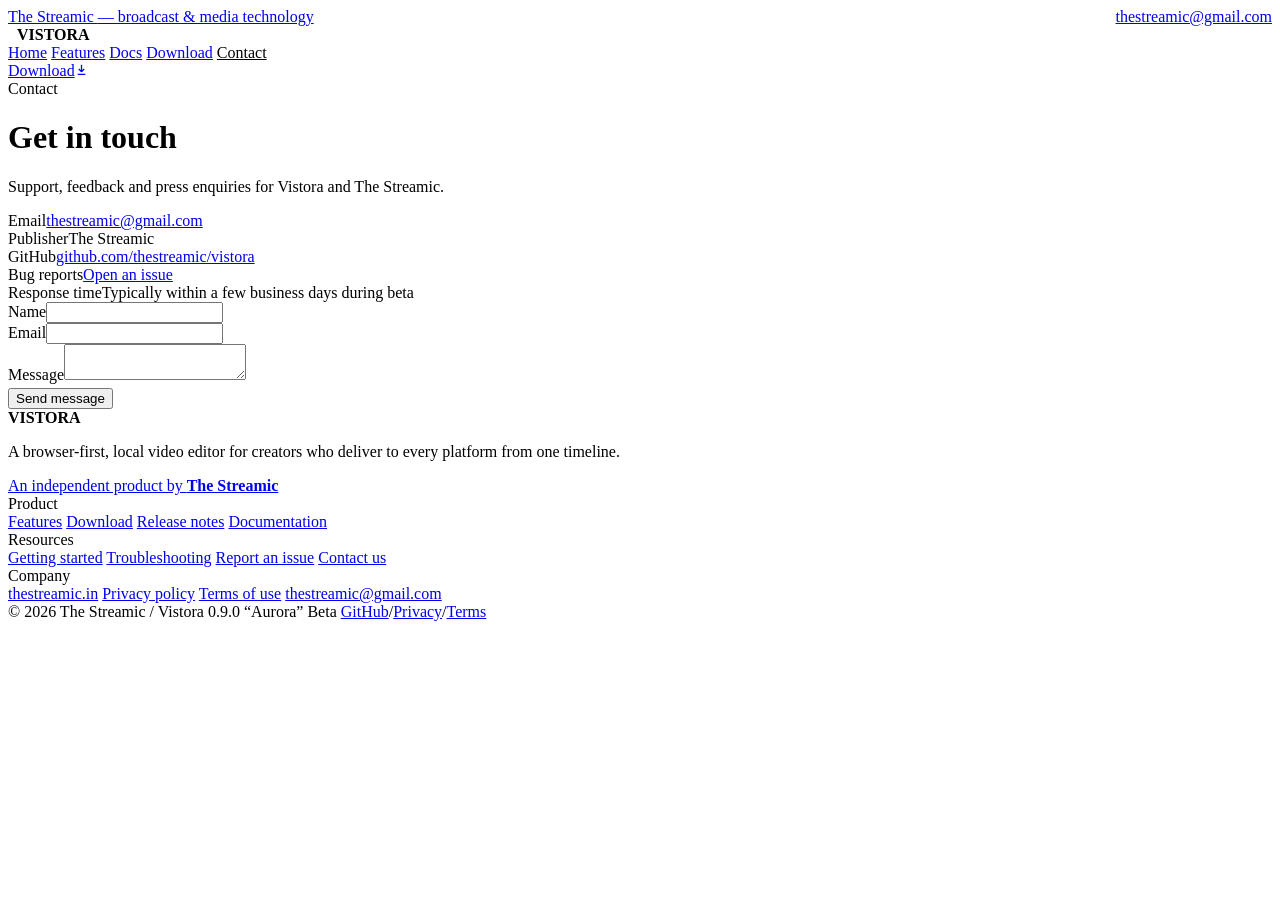
==== contact.html @ 5fd76fd7 "Add files via upload" ====
<!doctype html>
<html lang="en">
<head>
<meta charset="utf-8">
<meta name="viewport" content="width=device-width,initial-scale=1">
<title>Contact Vistora & The Streamic — Support, Feedback, Press</title>
<meta name="description" content="Get in touch with the Vistora team at The Streamic for support, feature requests, bug reports or press enquiries.">
<meta name="keywords" content="vistora support, the streamic contact, video editor feedback">
<link rel="canonical" href="https://vistora.thestreamic.in/contact.html">
<meta name="robots" content="index, follow, max-image-preview:large">
<meta name="author" content="The Streamic">
<meta property="og:type" content="website">
<meta property="og:site_name" content="Vistora">
<meta property="og:title" content="Contact Vistora & The Streamic — Support, Feedback, Press">
<meta property="og:description" content="Get in touch with the Vistora team at The Streamic for support, feature requests, bug reports or press enquiries.">
<meta property="og:url" content="https://vistora.thestreamic.in/contact.html">
<meta property="og:image" content="https://vistora.thestreamic.in/assets/og-cover.jpg">
<meta property="og:image:width" content="1200">
<meta property="og:image:height" content="630">
<meta property="og:locale" content="en_US">
<meta name="twitter:card" content="summary_large_image">
<meta name="twitter:title" content="Contact Vistora & The Streamic — Support, Feedback, Press">
<meta name="twitter:description" content="Get in touch with the Vistora team at The Streamic for support, feature requests, bug reports or press enquiries.">
<meta name="twitter:image" content="https://vistora.thestreamic.in/assets/og-cover.jpg">
<script type="application/ld+json">{"@context": "https://schema.org", "@type": "Organization", "name": "The Streamic", "url": "https://thestreamic.in", "email": "thestreamic@gmail.com", "description": "Broadcast and media technology publication and independent software developer."}</script>
<script type="application/ld+json">{"@context": "https://schema.org", "@type": "BreadcrumbList", "itemListElement": [{"@type": "ListItem", "position": 1, "name": "Home", "item": "https://vistora.thestreamic.in/index.html"}, {"@type": "ListItem", "position": 2, "name": "Contact Vistora & The Streamic", "item": "https://vistora.thestreamic.in/contact.html"}]}</script>
<link rel="stylesheet" href="assets/style.css">
</head>
<body>
<div class="pre-top"><main style="padding:0;display:flex;justify-content:space-between;align-items:center">
  <a href="https://thestreamic.in" class="pre-top-link">The Streamic <span>— broadcast &amp; media technology</span></a>
  <a href="mailto:thestreamic@gmail.com" class="pre-top-link pre-top-mail">thestreamic@gmail.com</a>
</main></div>
<header class="top">
  <div class="brand"><a href="index.html" style="display:flex;align-items:center;gap:9px;text-decoration:none;color:inherit"><span class="mark"></span><b>VISTORA</b></a></div>
  <div class="nav-wrap">
    <nav>
      <a href="index.html" >Home</a>
      <a href="features.html" >Features</a>
      <a href="docs.html" >Docs</a>
      <a href="download.html" >Download</a>
      <a href="contact.html" class="active" style="color:var(--text)">Contact</a>
    </nav>
  </div>
  <a href="https://github.com/thestreamic/vistora/releases/latest" class="btn btn-primary top-cta"><span>Download</span><svg width="13" height="13" viewBox="0 0 24 24" fill="none" stroke="currentColor" stroke-width="2.4"><path d="M12 3v13m0 0l-5-5m5 5l5-5M5 21h14"/></svg></a>
</header>

<main>
  <div class="page-hero"><span class="eyebrow">Contact</span><h1>Get in touch</h1><p class="lede">Support, feedback and press enquiries for Vistora and The Streamic.</p></div>
  <div class="contact-grid">
    <div class="contact-info">
      <div class="row"><span class="l">Email</span><a href="mailto:thestreamic@gmail.com">thestreamic@gmail.com</a></div>
      <div class="row"><span class="l">Publisher</span><span class="v">The Streamic</span></div>
      <div class="row"><span class="l">GitHub</span><a href="https://github.com/thestreamic/vistora">github.com/thestreamic/vistora</a></div>
      <div class="row"><span class="l">Bug reports</span><a href="https://github.com/thestreamic/vistora/issues">Open an issue</a></div>
      <div class="row"><span class="l">Response time</span><span class="v">Typically within a few business days during beta</span></div>
    </div>
    <form class="contact-form" action="mailto:thestreamic@gmail.com" method="post" enctype="text/plain">
      <div><label for="name">Name</label><input id="name" name="name" type="text" required></div>
      <div><label for="email">Email</label><input id="email" name="email" type="email" required></div>
      <div><label for="msg">Message</label><textarea id="msg" name="message" required></textarea></div>
      <button type="submit" class="btn btn-primary" style="align-self:flex-start;margin-top:4px">Send message</button>
    </form>
  </div>
</main>

<footer class="site-footer"><main style="padding-bottom:0">
  <div class="footer-top">
    <div class="footer-brand">
      <div class="brand"><span class="mark"></span><b>VISTORA</b></div>
      <p>A browser-first, local video editor for creators who deliver to every platform from one timeline.</p>
      <a class="footer-parent" href="https://thestreamic.in">
        <span class="fp-dot"></span>An independent product by <b>The Streamic</b>
      </a>
    </div>
    <div class="footer-cols">
      <div class="footer-col">
        <div class="fh">Product</div>
        <a href="features.html">Features</a>
        <a href="download.html">Download</a>
        <a href="https://github.com/thestreamic/vistora/releases/latest">Release notes</a>
        <a href="docs.html">Documentation</a>
      </div>
      <div class="footer-col">
        <div class="fh">Resources</div>
        <a href="docs.html#getting-started">Getting started</a>
        <a href="docs.html#troubleshooting">Troubleshooting</a>
        <a href="https://github.com/thestreamic/vistora/issues">Report an issue</a>
        <a href="contact.html">Contact us</a>
      </div>
      <div class="footer-col">
        <div class="fh">Company</div>
        <a href="https://thestreamic.in">thestreamic.in</a>
        <a href="privacy.html">Privacy policy</a>
        <a href="terms.html">Terms of use</a>
        <a href="mailto:thestreamic@gmail.com">thestreamic@gmail.com</a>
      </div>
    </div>
  </div>
  <div class="footer-bottom">
    <span class="fb-tc">© 2026 The Streamic <span class="fb-sep">/</span> Vistora 0.9.0 &ldquo;Aurora&rdquo; Beta</span>
    <span class="fb-links"><a href="https://github.com/thestreamic/vistora">GitHub</a><span class="fb-sep">/</span><a href="privacy.html">Privacy</a><span class="fb-sep">/</span><a href="terms.html">Terms</a></span>
  </div>
</main></footer>
</body>
</html>
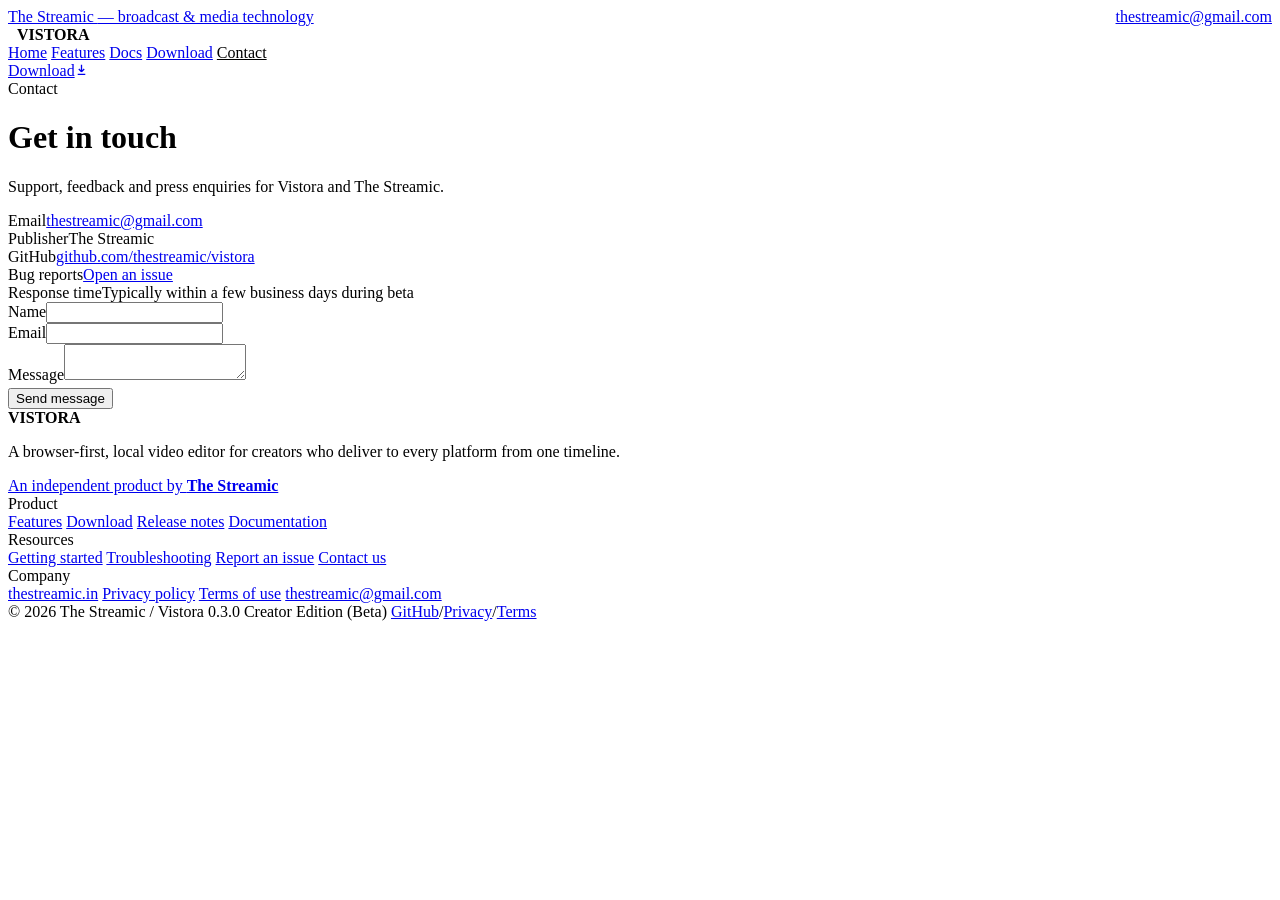
==== commit ee39e317: "download" ====
--- a/contact.html
+++ b/contact.html
@@ -42,7 +42,7 @@
       <a href="contact.html" class="active" style="color:var(--text)">Contact</a>
     </nav>
   </div>
-  <a href="https://github.com/thestreamic/vistora/releases/latest" class="btn btn-primary top-cta"><span>Download</span><svg width="13" height="13" viewBox="0 0 24 24" fill="none" stroke="currentColor" stroke-width="2.4"><path d="M12 3v13m0 0l-5-5m5 5l5-5M5 21h14"/></svg></a>
+  <a href="https://github.com/thestreamic/vistora/releases/download/v0.3.0/Vistora-Setup-0.3.0.exe" class="btn btn-primary top-cta"><span>Download</span><svg width="13" height="13" viewBox="0 0 24 24" fill="none" stroke="currentColor" stroke-width="2.4"><path d="M12 3v13m0 0l-5-5m5 5l5-5M5 21h14"/></svg></a>
 </header>
 
 <main>
@@ -98,7 +98,7 @@
     </div>
   </div>
   <div class="footer-bottom">
-    <span class="fb-tc">© 2026 The Streamic <span class="fb-sep">/</span> Vistora 0.9.0 &ldquo;Aurora&rdquo; Beta</span>
+    <span class="fb-tc">© 2026 The Streamic <span class="fb-sep">/</span> Vistora 0.3.0 Creator Edition (Beta)</span>
     <span class="fb-links"><a href="https://github.com/thestreamic/vistora">GitHub</a><span class="fb-sep">/</span><a href="privacy.html">Privacy</a><span class="fb-sep">/</span><a href="terms.html">Terms</a></span>
   </div>
 </main></footer>
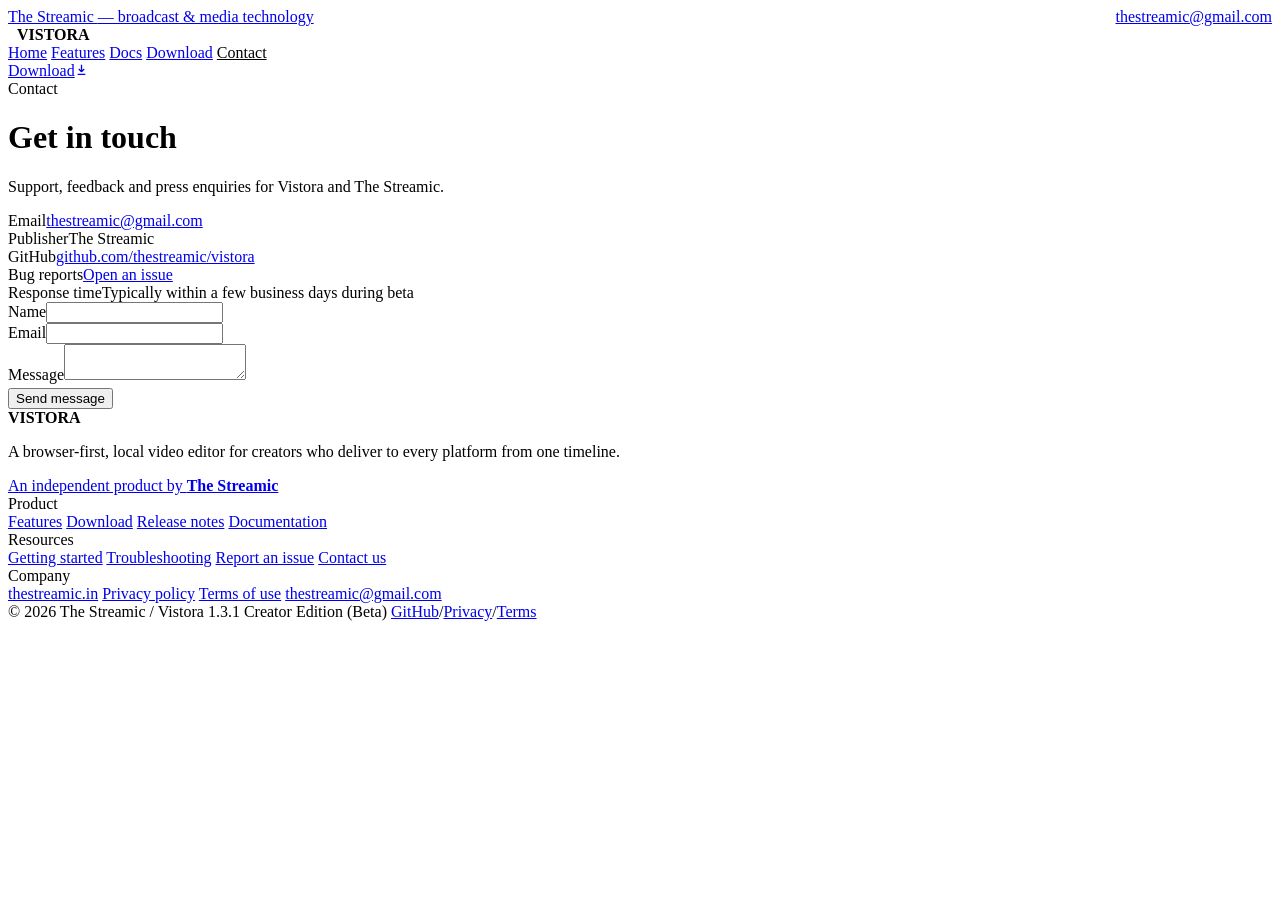
==== commit 799238f4: "GO" ====
--- a/contact.html
+++ b/contact.html
@@ -42,7 +42,7 @@
       <a href="contact.html" class="active" style="color:var(--text)">Contact</a>
     </nav>
   </div>
-  <a href="https://github.com/thestreamic/vistora/releases/download/v0.3.0/Vistora-Setup-0.3.0.exe" class="btn btn-primary top-cta"><span>Download</span><svg width="13" height="13" viewBox="0 0 24 24" fill="none" stroke="currentColor" stroke-width="2.4"><path d="M12 3v13m0 0l-5-5m5 5l5-5M5 21h14"/></svg></a>
+  <a href="https://github.com/Thestreamic/vistora/releases/download/v1.3.1/Vistora-Setup-1.3.1.exe" class="btn btn-primary top-cta"><span>Download</span><svg width="13" height="13" viewBox="0 0 24 24" fill="none" stroke="currentColor" stroke-width="2.4"><path d="M12 3v13m0 0l-5-5m5 5l5-5M5 21h14"/></svg></a>
 </header>
 
 <main>
@@ -98,7 +98,7 @@
     </div>
   </div>
   <div class="footer-bottom">
-    <span class="fb-tc">© 2026 The Streamic <span class="fb-sep">/</span> Vistora 0.3.0 Creator Edition (Beta)</span>
+    <span class="fb-tc">© 2026 The Streamic <span class="fb-sep">/</span> Vistora 1.3.1 Creator Edition (Beta)</span>
     <span class="fb-links"><a href="https://github.com/thestreamic/vistora">GitHub</a><span class="fb-sep">/</span><a href="privacy.html">Privacy</a><span class="fb-sep">/</span><a href="terms.html">Terms</a></span>
   </div>
 </main></footer>
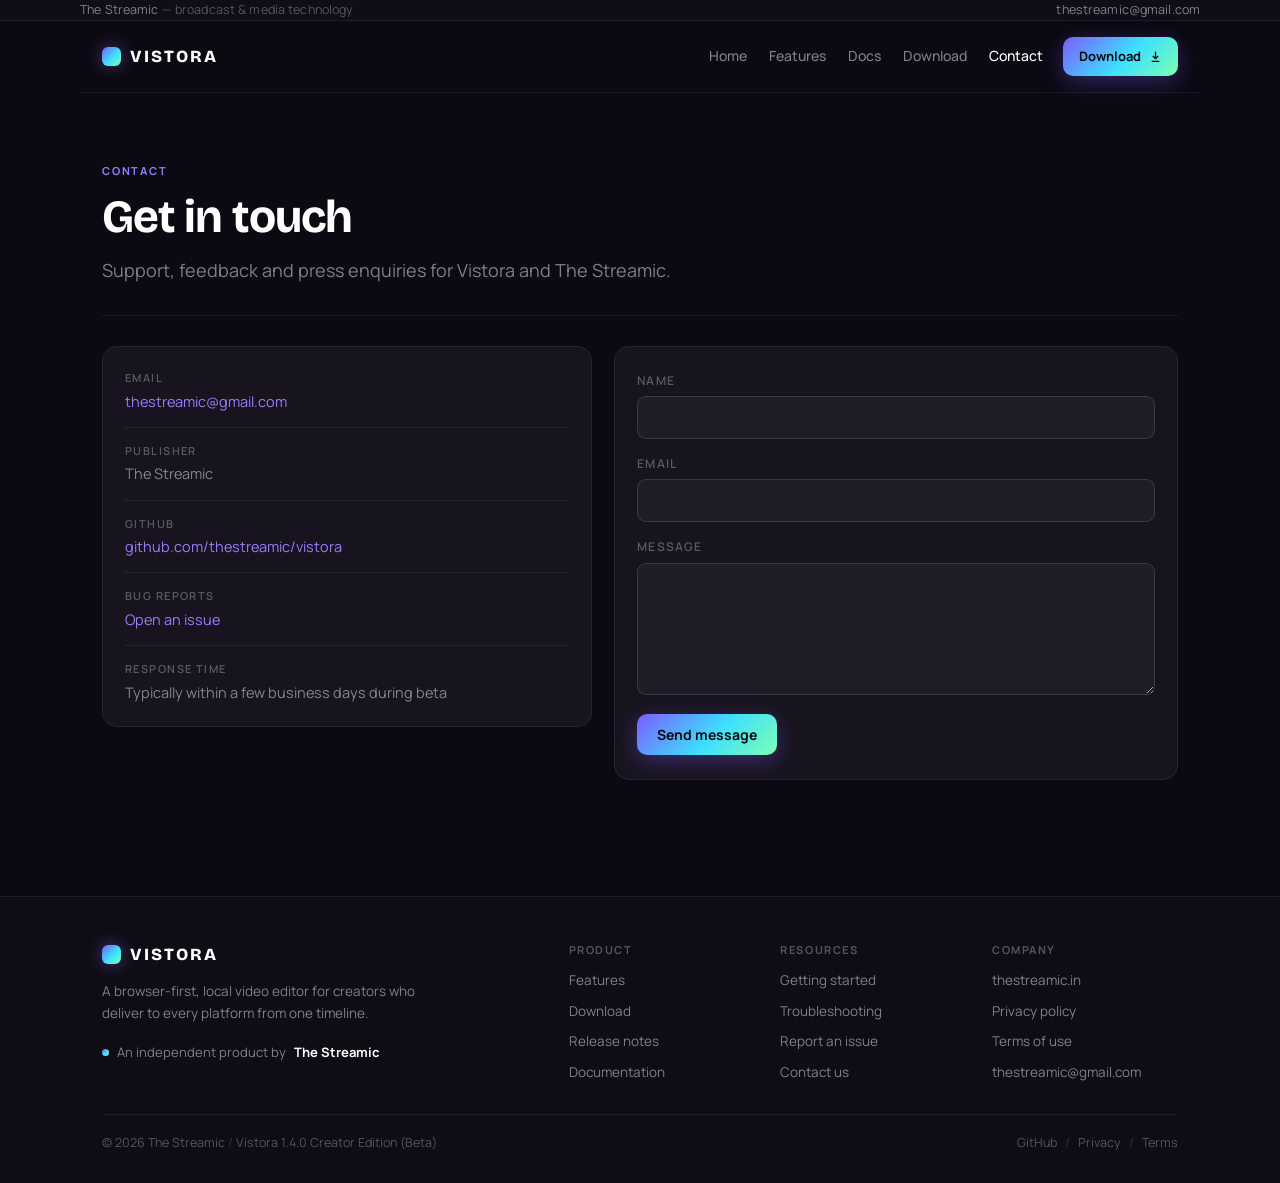
==== commit f99b35a8: "v1.4" ====
--- a/contact.html
+++ b/contact.html
@@ -42,7 +42,7 @@
       <a href="contact.html" class="active" style="color:var(--text)">Contact</a>
     </nav>
   </div>
-  <a href="https://github.com/Thestreamic/vistora/releases/download/v1.3.1/Vistora-Setup-1.3.1.exe" class="btn btn-primary top-cta"><span>Download</span><svg width="13" height="13" viewBox="0 0 24 24" fill="none" stroke="currentColor" stroke-width="2.4"><path d="M12 3v13m0 0l-5-5m5 5l5-5M5 21h14"/></svg></a>
+  <a href="https://github.com/Thestreamic/vistora/releases/download/v1.4.0/Vistora-Setup-1.4.0.exe" class="btn btn-primary top-cta"><span>Download</span><svg width="13" height="13" viewBox="0 0 24 24" fill="none" stroke="currentColor" stroke-width="2.4"><path d="M12 3v13m0 0l-5-5m5 5l5-5M5 21h14"/></svg></a>
 </header>
 
 <main>
@@ -98,7 +98,7 @@
     </div>
   </div>
   <div class="footer-bottom">
-    <span class="fb-tc">© 2026 The Streamic <span class="fb-sep">/</span> Vistora 1.3.1 Creator Edition (Beta)</span>
+    <span class="fb-tc">© 2026 The Streamic <span class="fb-sep">/</span> Vistora 1.4.0 Creator Edition (Beta)</span>
     <span class="fb-links"><a href="https://github.com/thestreamic/vistora">GitHub</a><span class="fb-sep">/</span><a href="privacy.html">Privacy</a><span class="fb-sep">/</span><a href="terms.html">Terms</a></span>
   </div>
 </main></footer>
--- a/assets/style.css
+++ b/assets/style.css
@@ -0,0 +1,212 @@
+@import url('https://fonts.googleapis.com/css2?family=Bricolage+Grotesque:opsz,wght@12..96,500;12..96,600;12..96,700;12..96,800&family=Manrope:wght@300;400;500;600;700&family=Instrument+Serif:ital@0;1&display=swap');
+
+/* ──────────────────────────────────────────────────────────────
+   Vistora — shared stylesheet for download.html / contact.html
+   Tokens mirror the inline theme used by index.html & features.html
+   ────────────────────────────────────────────────────────────── */
+:root{
+  --bg:#0B0912;
+  --bg-panel:#18141F;
+  --ink:#FFFFFF;
+  --text:#FFFFFF;
+  --muted:rgba(220,224,236,.55);
+  --dim:rgba(220,224,236,.34);
+  --line:rgba(255,255,255,.065);
+  --line-strong:rgba(255,255,255,.12);
+  --violet:#9B7BFF;
+  --cyan:#3DE0FF;
+  --crimson:#C43B5A;
+  --amber:#F5C451;
+  --grad:linear-gradient(135deg,#7C5CFF 0%,#3DE0FF 55%,#7CFFB2 100%);
+  --grad-text:linear-gradient(100deg,#F7F3FF 0%,#C4B0FF 36%,#9B7BFF 58%,#3DE0FF 100%);
+  --display:"Bricolage Grotesque",system-ui,sans-serif;
+  --sans:"Manrope",system-ui,sans-serif;
+  --serif:"Instrument Serif",Georgia,serif;
+  --ease:cubic-bezier(.22,1,.36,1);
+  --max:1120px;
+}
+
+*,*::before,*::after{box-sizing:border-box}
+html{-webkit-text-size-adjust:100%}
+body{
+  margin:0;
+  background:var(--bg);
+  color:var(--ink);
+  font-family:var(--sans);
+  font-size:16px;
+  line-height:1.6;
+  -webkit-font-smoothing:antialiased;
+}
+a{color:var(--violet);text-decoration:none;transition:color .18s var(--ease)}
+a:hover{color:var(--cyan)}
+img{max-width:100%;height:auto}
+h1,h2,h3{font-family:var(--display);font-weight:700;line-height:1.15;letter-spacing:-.02em;margin:0 0 .5em}
+code{font-family:ui-monospace,SFMono-Regular,Menlo,monospace;font-size:.88em;background:rgba(255,255,255,.06);border:1px solid var(--line);border-radius:5px;padding:2px 6px}
+
+main{max-width:var(--max);margin:0 auto;padding:38px 22px 64px}
+
+/* ── Pre-top utility bar ─────────────────────────────────────── */
+.pre-top{border-bottom:1px solid var(--line);background:rgba(255,255,255,.015)}
+.pre-top main{padding-top:9px;padding-bottom:9px}
+.pre-top-link{font-size:12.5px;color:var(--muted);letter-spacing:.01em}
+.pre-top-link:hover{color:var(--ink)}
+.pre-top-link span{color:var(--dim)}
+.pre-top-mail{white-space:nowrap}
+
+/* ── Header ──────────────────────────────────────────────────── */
+.top{
+  display:flex;align-items:center;justify-content:space-between;gap:20px;
+  max-width:var(--max);margin:0 auto;padding:16px 22px;
+  border-bottom:1px solid var(--line);
+}
+.brand b{font-family:var(--display);font-size:17px;font-weight:800;letter-spacing:.12em}
+.mark{
+  width:19px;height:19px;border-radius:6px;background:var(--grad);
+  box-shadow:0 0 18px rgba(155,123,255,.45);flex-shrink:0;display:inline-block;
+}
+.nav-wrap{margin-left:auto}
+.top nav{display:flex;gap:22px;align-items:center}
+.top nav a{font-size:14px;color:var(--muted);font-weight:500}
+.top nav a:hover,.top nav a.active{color:var(--ink)}
+
+/* ── Buttons ─────────────────────────────────────────────────── */
+.btn{
+  display:inline-flex;align-items:center;gap:8px;
+  padding:11px 20px;border-radius:10px;
+  font-family:var(--sans);font-size:14px;font-weight:600;
+  border:1px solid var(--line-strong);color:var(--ink);
+  background:rgba(255,255,255,.04);cursor:pointer;
+  transition:transform .18s var(--ease),box-shadow .18s var(--ease),background .18s var(--ease);
+}
+.btn:hover{transform:translateY(-2px);color:var(--ink);background:rgba(255,255,255,.08)}
+.btn-primary{
+  background:var(--grad);color:#0B0912;border:none;font-weight:700;
+  box-shadow:0 6px 22px rgba(124,92,255,.34);
+}
+.btn-primary:hover{color:#0B0912;box-shadow:0 12px 32px rgba(124,92,255,.46)}
+.btn-light{background:rgba(255,255,255,.9);color:#0B0912;border:none;font-weight:600}
+.btn-light:hover{color:#0B0912;background:#fff}
+.top-cta{padding:9px 16px;font-size:13px}
+
+/* ── Page hero ───────────────────────────────────────────────── */
+.page-hero{padding:26px 0 30px;border-bottom:1px solid var(--line);margin-bottom:30px}
+.eyebrow{
+  display:inline-block;font-size:11px;font-weight:700;letter-spacing:.16em;
+  text-transform:uppercase;color:var(--violet);margin-bottom:12px;
+}
+.page-hero h1{font-size:clamp(30px,5vw,46px);margin:0 0 12px}
+.lede{font-size:clamp(15px,2vw,18px);color:var(--muted);max-width:620px;margin:0;line-height:1.6}
+
+/* ── Cards ───────────────────────────────────────────────────── */
+.grid-cards{display:grid;grid-template-columns:repeat(auto-fit,minmax(268px,1fr));gap:18px}
+.card{
+  background:var(--bg-panel);border:1px solid var(--line);border-radius:15px;
+  padding:24px 22px;transition:border-color .2s var(--ease),transform .2s var(--ease);
+}
+.card:hover{border-color:var(--line-strong);transform:translateY(-2px)}
+.platform-card{display:flex;flex-direction:column;align-items:flex-start}
+.platform-card p{color:var(--muted);font-size:14px;margin:0 0 4px}
+.plat-name{font-family:var(--display);font-size:19px;font-weight:700;display:block;margin-bottom:5px}
+.plat-req{display:block;font-size:12.5px;color:var(--dim);margin-bottom:14px;letter-spacing:.01em}
+
+/* ── Security / trust callout ────────────────────────────────── */
+.trust-box{
+  margin-top:26px;border:1px solid var(--line-strong);border-radius:15px;
+  background:linear-gradient(180deg,rgba(155,123,255,.07),rgba(255,255,255,.015));
+  padding:22px 24px;
+}
+.trust-box h2{
+  font-size:16px;font-family:var(--display);font-weight:700;
+  margin:0 0 10px;display:flex;align-items:center;gap:9px;letter-spacing:-.01em;
+}
+.trust-box h2 .shield{
+  width:20px;height:20px;border-radius:6px;background:rgba(61,224,255,.14);
+  border:1px solid rgba(61,224,255,.34);display:inline-flex;align-items:center;
+  justify-content:center;font-size:11px;color:var(--cyan);flex-shrink:0;
+}
+.trust-box p{margin:0 0 11px;font-size:14px;color:var(--muted);line-height:1.65;max-width:70ch}
+.trust-box p:last-child{margin-bottom:0}
+.trust-box strong{color:var(--ink);font-weight:600}
+.trust-meta{
+  display:flex;flex-wrap:wrap;gap:8px 10px;margin-top:14px;padding-top:14px;
+  border-top:1px solid var(--line);
+}
+.trust-meta span{
+  font-size:12px;color:var(--muted);background:rgba(255,255,255,.045);
+  border:1px solid var(--line);border-radius:999px;padding:5px 12px;
+}
+
+/* ── Note strip ──────────────────────────────────────────────── */
+.note{
+  border:1px solid var(--line);border-left:3px solid var(--amber);
+  background:rgba(245,196,81,.05);border-radius:0 11px 11px 0;
+  padding:14px 18px;font-size:13.5px;color:var(--muted);line-height:1.6;
+}
+.note strong{color:var(--ink)}
+
+/* ── Contact page ────────────────────────────────────────────── */
+.contact-grid{display:grid;grid-template-columns:1fr 1.15fr;gap:22px;align-items:start}
+.contact-info{
+  background:var(--bg-panel);border:1px solid var(--line);
+  border-radius:15px;padding:8px 22px;
+}
+.row{display:flex;flex-direction:column;gap:3px;padding:14px 0;border-bottom:1px solid var(--line)}
+.row:last-child{border-bottom:none}
+.l{font-size:11px;letter-spacing:.13em;text-transform:uppercase;color:var(--dim);font-weight:600}
+.v{font-size:14.5px;color:var(--muted)}
+.row a{font-size:14.5px;word-break:break-word}
+.contact-form{
+  display:flex;flex-direction:column;gap:15px;
+  background:var(--bg-panel);border:1px solid var(--line);
+  border-radius:15px;padding:24px 22px;
+}
+.contact-form div{display:flex;flex-direction:column;gap:6px}
+.contact-form label{font-size:12px;letter-spacing:.1em;text-transform:uppercase;color:var(--dim);font-weight:600}
+.contact-form input,.contact-form textarea{
+  font-family:var(--sans);font-size:14.5px;color:var(--ink);
+  background:rgba(255,255,255,.04);border:1px solid var(--line-strong);
+  border-radius:9px;padding:11px 13px;transition:border-color .18s var(--ease);
+}
+.contact-form textarea{min-height:132px;resize:vertical}
+.contact-form input:focus,.contact-form textarea:focus{outline:none;border-color:var(--violet)}
+
+/* ── Footer ──────────────────────────────────────────────────── */
+.site-footer{border-top:1px solid var(--line);margin-top:52px;background:rgba(255,255,255,.012)}
+.site-footer main{padding-top:44px}
+.footer-top{display:grid;grid-template-columns:1.4fr 2fr;gap:40px;padding-bottom:30px}
+.footer-brand .brand{display:flex;align-items:center;gap:9px;margin-bottom:12px}
+.footer-brand p{font-size:13.5px;color:var(--muted);line-height:1.65;margin:0 0 14px;max-width:330px}
+.footer-parent{display:inline-flex;align-items:center;gap:8px;font-size:13px;color:var(--muted)}
+.footer-parent b{color:var(--ink)}
+.fp-dot{width:7px;height:7px;border-radius:50%;background:var(--grad);flex-shrink:0}
+.footer-cols{display:grid;grid-template-columns:repeat(auto-fit,minmax(140px,1fr));gap:26px}
+.footer-col{display:flex;flex-direction:column;gap:9px}
+.footer-col a{font-size:13.5px;color:var(--muted)}
+.footer-col a:hover{color:var(--ink)}
+.fh{
+  font-size:11px;letter-spacing:.14em;text-transform:uppercase;
+  color:var(--dim);font-weight:700;margin-bottom:3px;
+}
+.footer-bottom{
+  display:flex;flex-wrap:wrap;gap:8px 14px;align-items:center;justify-content:space-between;
+  border-top:1px solid var(--line);padding:18px 0 30px;font-size:12.5px;color:var(--dim);
+}
+.fb-links{display:flex;flex-wrap:wrap;gap:8px;align-items:center}
+.fb-links a{color:var(--dim)}
+.fb-links a:hover{color:var(--ink)}
+.fb-sep{color:rgba(255,255,255,.16)}
+
+/* ── Responsive ──────────────────────────────────────────────── */
+@media (max-width:820px){
+  .contact-grid{grid-template-columns:1fr}
+  .footer-top{grid-template-columns:1fr;gap:30px}
+}
+@media (max-width:640px){
+  main{padding:26px 18px 48px}
+  .top{flex-wrap:wrap;gap:12px;padding:14px 18px}
+  .nav-wrap{margin-left:0;width:100%;order:3}
+  .top nav{flex-wrap:wrap;gap:16px}
+  .pre-top-link span{display:none}
+  .trust-box{padding:18px}
+  .footer-bottom{padding-bottom:24px}
+}
